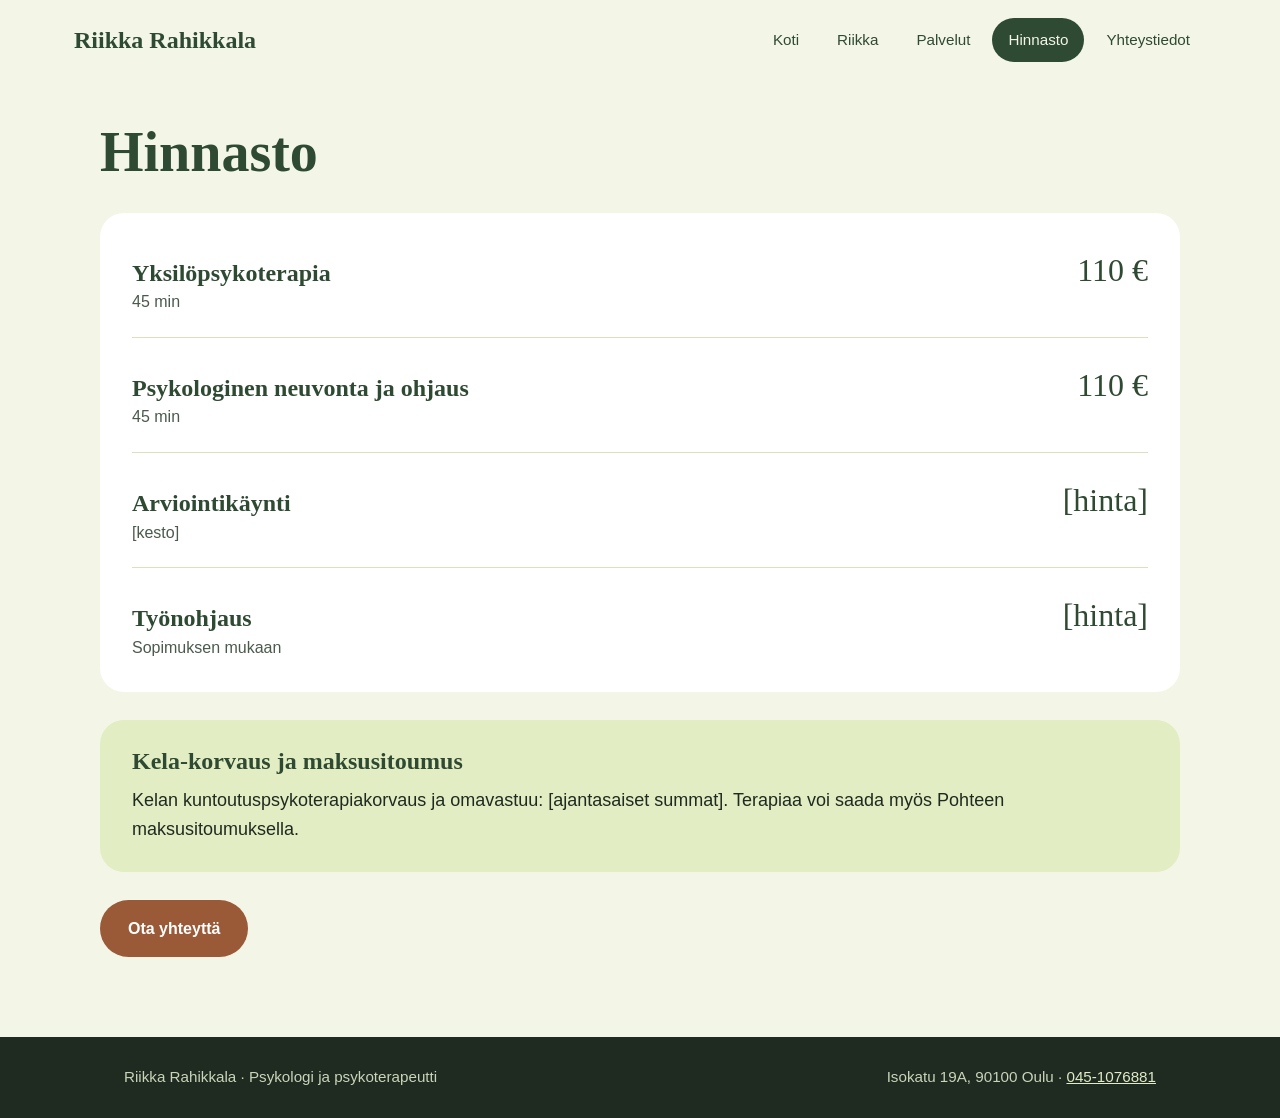
==== hinnasto/index.html @ 6160d8fe "Uusi sivusto: koti, riikka, palvelut, hinnasto, yhteystiedot Co-Authored-By: Claude Sonnet 5.5 <nore" ====
<!doctype html>
<html lang="fi">
<head>
<meta charset="utf-8">
<meta name="viewport" content="width=device-width, initial-scale=1">
<title>Hinnasto | Riikka Rahikkala</title>
<meta name="description" content="Psykoterapian sekä psykologisen neuvonnan ja ohjauksen hinnat: 110 € / 45 min.">
<link rel="canonical" href="https://ramirahikkala.github.io/riikka-rahikkala/hinnasto/">
<meta property="og:type" content="website">
<meta property="og:locale" content="fi_FI">
<meta property="og:title" content="Hinnasto | Riikka Rahikkala">
<meta property="og:description" content="Psykoterapian sekä psykologisen neuvonnan ja ohjauksen hinnat: 110 € / 45 min.">
<meta property="og:url" content="https://ramirahikkala.github.io/riikka-rahikkala/hinnasto/">
<meta name="theme-color" content="#2F4A32">
<link rel="stylesheet" href="../style.css">
</head>
<body>
<a class="skip" href="#sisalto">Siirry sisältöön</a>
<header class="hd">
<a class="logo" href="../">Riikka Rahikkala</a>
<nav class="nav" aria-label="Päävalikko"><a href="../">Koti</a><a href="../riikka/">Riikka</a><a href="../palvelut/">Palvelut</a><a href="../hinnasto/" aria-current="page">Hinnasto</a><a href="../yhteystiedot/">Yhteystiedot</a></nav>
</header>
<main id="sisalto">
<div class="wrap page">
<h1>Hinnasto</h1>
<section class="box" style="padding-top:10px;padding-bottom:10px">
<div class="price-row"><div><h2>Yksilöpsykoterapia</h2><p>45 min</p></div><span class="price">110 €</span></div>
<div class="price-row"><div><h2>Psykologinen neuvonta ja ohjaus</h2><p>45 min</p></div><span class="price">110 €</span></div>
<div class="price-row"><div><h2>Arviointikäynti</h2><p>[kesto]</p></div><span class="price">[hinta]</span></div>
<div class="price-row"><div><h2>Työnohjaus</h2><p>Sopimuksen mukaan</p></div><span class="price">[hinta]</span></div>
</section>
<section class="note">
<h2 style="font-size:1.5rem">Kela-korvaus ja maksusitoumus</h2>
<p>Kelan kuntoutuspsykoterapiakorvaus ja omavastuu: [ajantasaiset summat]. Terapiaa voi saada myös Pohteen maksusitoumuksella.</p>
</section>
<div class="btns"><a class="btn p" href="../yhteystiedot/">Ota yhteyttä</a></div>
</div>
</main>
<footer class="ft"><div class="wrap">
<span>Riikka Rahikkala · Psykologi ja psykoterapeutti</span>
<span>Isokatu 19A, 90100 Oulu · <a href="tel:+358451076881">045-1076881</a></span>
</div></footer>
<script src="../script.js"></script>
</body>
</html>
---- style.css ----
:root{--bg:#F3F6E6;--green:#2F4A32;--leaf:#E1EBC8;--sage:#E3EDC3;--clay:#9A5A38;--clay-d:#7F4A2E;--ink:#1F2A21;--muted:#4A5A4C;--dark:#1F2A21}
*{box-sizing:border-box}
html{-webkit-text-size-adjust:100%}
body{margin:0;font-family:"Segoe UI",Roboto,"Helvetica Neue",Arial,sans-serif;color:var(--ink);background:var(--bg);line-height:1.6;font-size:18px}
h1,h2,h3{font-family:Georgia,"Times New Roman",serif;color:var(--green);font-weight:600;margin:0;line-height:1.15}
h1{font-size:clamp(2.2rem,5vw,3.5rem)}
h2{font-size:clamp(1.6rem,3.2vw,2.3rem)}
h3{font-size:1.45rem}
a{color:var(--clay)}a:hover{color:var(--clay-d)}
:focus-visible{outline:3px solid var(--clay);outline-offset:2px}
.skip{position:absolute;left:-999px;top:8px;background:#fff;padding:8px 14px;border-radius:8px;z-index:10}
.skip:focus{left:8px}
.wrap{max-width:1080px;margin:0 auto;padding:0 24px}
.hd{display:flex;flex-wrap:wrap;align-items:center;justify-content:space-between;gap:12px 16px;padding:18px 24px;max-width:1180px;margin:0 auto}
.logo{font-family:Georgia,serif;font-size:1.5rem;font-weight:600;color:var(--green);text-decoration:none}
.nav{display:flex;flex-wrap:wrap;gap:6px}
.nav a{padding:10px 16px;border-radius:999px;color:var(--green);text-decoration:none;font-weight:500;font-size:.95rem}
.nav a:hover{background:var(--leaf);color:var(--green)}
.nav a[aria-current=page]{background:var(--green);color:var(--bg)}
.btn{display:inline-block;padding:14px 26px;border-radius:999px;font-weight:600;text-decoration:none;font-size:1rem;border:2px solid transparent}
.btn.p{background:var(--clay);color:#fff}.btn.p:hover{background:var(--clay-d);color:#fff}
.btn.s{border-color:var(--green);color:var(--green)}.btn.s:hover{background:var(--leaf);color:var(--green)}
.btn.l{background:var(--bg);color:var(--green)}.btn.l:hover{background:#fff;color:var(--green)}
.btns{display:flex;flex-wrap:wrap;gap:12px}
.hero{background:radial-gradient(ellipse at 15% 10%,#B9D88A 0%,transparent 55%),radial-gradient(ellipse at 85% 80%,#D4E6A5 0%,transparent 50%),var(--sage)}
.hero .wrap{padding-top:72px;padding-bottom:96px;display:flex;flex-direction:column;gap:24px;align-items:flex-start}
.eyebrow{margin:0;font-weight:600;letter-spacing:.08em;text-transform:uppercase;font-size:.85rem;color:#3F5A2C}
.lead{margin:0;font-size:1.25rem;max-width:36rem}
.chips{display:flex;flex-wrap:wrap;gap:10px;padding:0;margin:8px 0 0;list-style:none}
.chips li{background:#fff;border-radius:999px;padding:6px 16px;font-size:.95rem}
.section{padding:64px 0}
.grid3{display:grid;grid-template-columns:repeat(3,minmax(0,1fr));gap:24px}
.card{background:#fff;border-radius:22px;padding:28px;display:flex;flex-direction:column;gap:10px}
.card p{margin:0}
.split{display:flex;flex-wrap:wrap;gap:40px;align-items:center}
.ph{flex:1 1 300px;min-height:280px;border-radius:26px;background:linear-gradient(135deg,#9CC46B,#D4E6A5)}
.cta{background:var(--green);color:var(--bg);padding:56px 0}
.cta h2{color:var(--bg)}.cta p{margin:10px 0 0;color:var(--leaf)}
.cta .wrap{display:flex;flex-wrap:wrap;gap:24px;align-items:center;justify-content:space-between}
.page{padding:40px 0 80px;display:flex;flex-direction:column;gap:28px}
.box{background:#fff;border-radius:24px;padding:32px}
.three{display:grid;grid-template-columns:repeat(3,minmax(0,1fr));gap:16px}
.three>div{background:var(--bg);border-radius:16px;padding:18px}
.steps{list-style:none;padding:0;margin:0;display:flex;flex-direction:column;gap:18px;counter-reset:s}
.steps li{display:flex;gap:16px;align-items:flex-start;counter-increment:s}
.steps li::before{content:counter(s);flex:none;width:40px;height:40px;border-radius:50%;background:var(--green);color:var(--bg);display:flex;align-items:center;justify-content:center;font-weight:600}
.stats{display:grid;grid-template-columns:repeat(3,minmax(0,1fr));gap:20px}
.stats .big{font-family:Georgia,serif;font-size:2.4rem;color:var(--green);margin:0;line-height:1.1}
.price-row{display:flex;flex-wrap:wrap;align-items:baseline;justify-content:space-between;gap:6px 24px;padding:22px 0;border-bottom:1px solid #D8E3BC}
.price-row:last-child{border-bottom:0}
.price-row h2{font-size:1.5rem}.price-row p{margin:2px 0 0;color:var(--muted);font-size:1rem}
.price{font-family:Georgia,serif;font-size:2rem;color:var(--green);white-space:nowrap}
.note{background:var(--sage);border-radius:24px;padding:28px 32px}
.note p{margin:10px 0 0}
.contact dt{font-size:.85rem;font-weight:600;letter-spacing:.08em;text-transform:uppercase;color:#3F5A2C;margin-top:20px}
.contact dt:first-child{margin-top:0}
.contact dd{margin:4px 0 0;font-size:1.5rem}
.contact a{color:var(--ink)}.contact a:hover{color:var(--clay)}
.ft{background:var(--dark);color:#C9D4B8;padding:28px 0;font-size:.95rem}
.ft .wrap{display:flex;flex-wrap:wrap;gap:12px 40px;justify-content:space-between}
.ft a{color:var(--leaf)}.ft a:hover{color:#fff}
@media(max-width:760px){body{font-size:17px}.grid3,.three,.stats{grid-template-columns:1fr}.hero .wrap{padding-top:48px;padding-bottom:56px}.section{padding:44px 0}.box{padding:24px}.hd{padding:14px 16px}.wrap{padding:0 16px}}
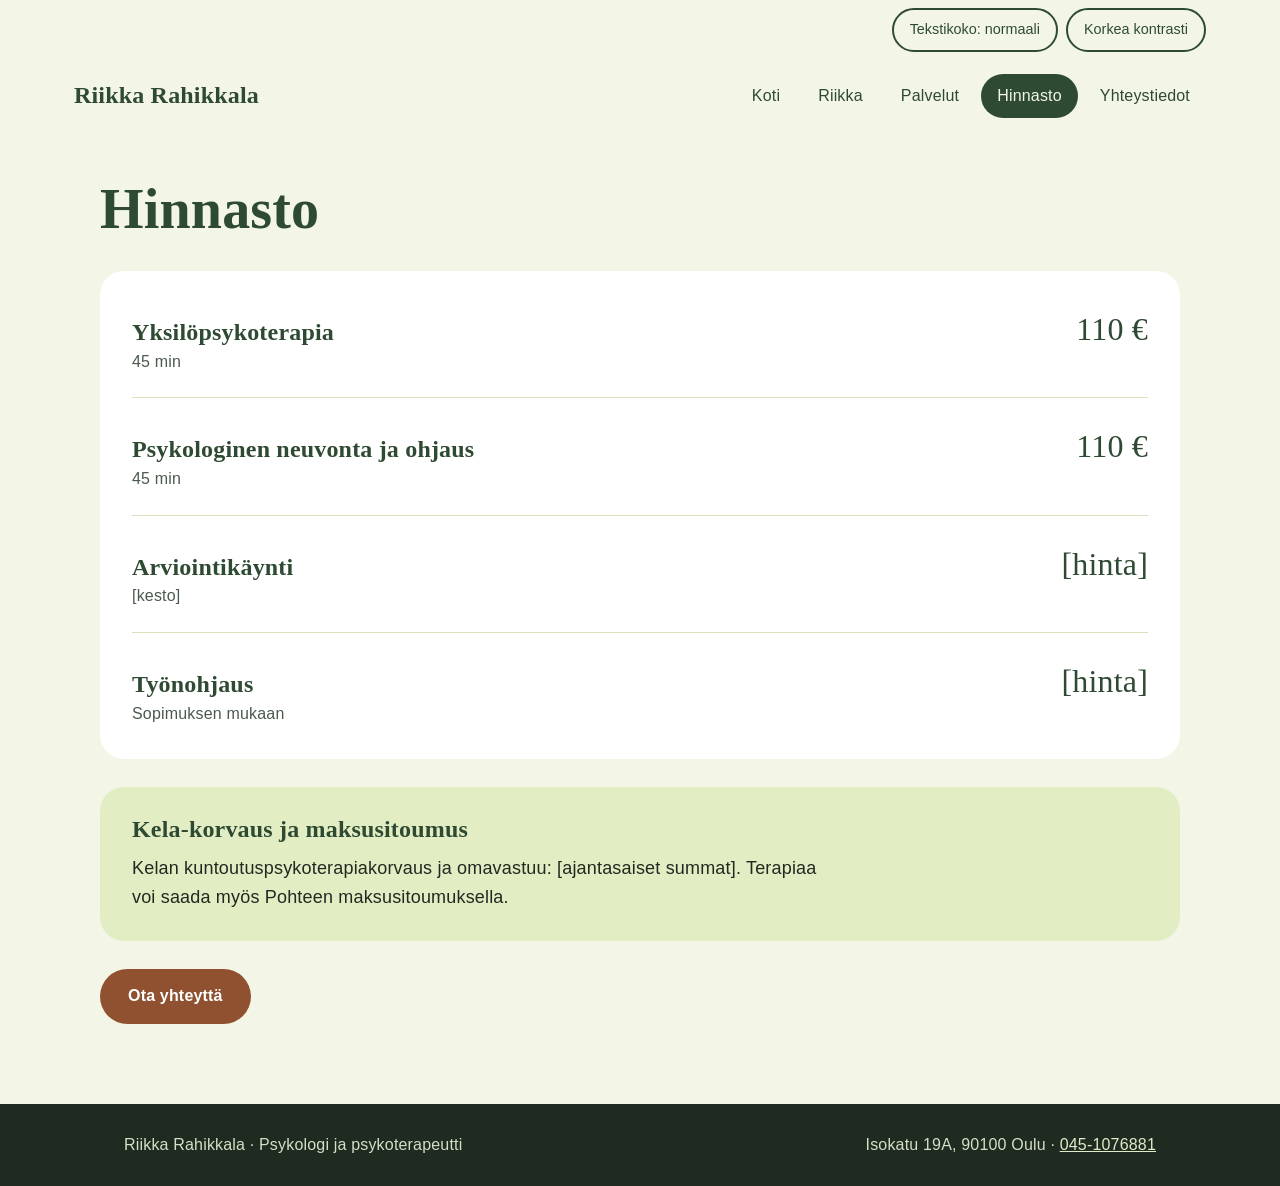
==== commit 3baf943d: "Saavutettavuus: tekstikoko- ja kontrastiasetukset, tumma tila, isommat kosketusalueet Co-Authored-By" ====
--- a/hinnasto/index.html
+++ b/hinnasto/index.html
@@ -11,6 +11,7 @@
 <meta property="og:title" content="Hinnasto | Riikka Rahikkala">
 <meta property="og:description" content="Psykoterapian sekä psykologisen neuvonnan ja ohjauksen hinnat: 110 € / 45 min.">
 <meta property="og:url" content="https://ramirahikkala.github.io/riikka-rahikkala/hinnasto/">
+<meta name="color-scheme" content="light dark">
 <meta name="theme-color" content="#2F4A32">
 <link rel="stylesheet" href="../style.css">
 </head>
--- a/style.css
+++ b/style.css
@@ -1,44 +1,53 @@
-:root{--bg:#F3F6E6;--green:#2F4A32;--leaf:#E1EBC8;--sage:#E3EDC3;--clay:#9A5A38;--clay-d:#7F4A2E;--ink:#1F2A21;--muted:#4A5A4C;--dark:#1F2A21}
+:root{color-scheme:light dark;--bg:#F3F6E6;--card:#fff;--green:#2F4A32;--leaf:#E1EBC8;--sage:#E3EDC3;--clay:#8F5130;--clay-d:#6F3E24;--ink:#1F2A21;--muted:#4A5A4C;--dark:#1F2A21;--btn:#8F5130;--btn-h:#6F3E24;--on-btn:#fff;--cta:#2F4A32;--cta-fg:#F3F6E6;--eyebrow:#3F5A2C;--line:#D8E3BC;--hero:radial-gradient(ellipse at 15% 10%,#B9D88A 0%,transparent 55%),radial-gradient(ellipse at 85% 80%,#D4E6A5 0%,transparent 50%),#E3EDC3}
+@media(prefers-color-scheme:dark){:root{--bg:#121A15;--card:#1C2820;--green:#BFD8A0;--leaf:#2B3A2D;--sage:#1E2B21;--clay:#E0A27E;--clay-d:#F0BE9F;--ink:#E8EEDD;--muted:#B5C2B0;--dark:#0B110D;--btn:#E0A27E;--btn-h:#F0BE9F;--on-btn:#1A1008;--cta:#1E2B21;--cta-fg:#F3F6E6;--eyebrow:#BFD8A0;--line:#2B3A2D;--hero:radial-gradient(ellipse at 15% 10%,#2C4A2A 0%,transparent 55%),#16221A}}
 *{box-sizing:border-box}
-html{-webkit-text-size-adjust:100%}
-body{margin:0;font-family:"Segoe UI",Roboto,"Helvetica Neue",Arial,sans-serif;color:var(--ink);background:var(--bg);line-height:1.6;font-size:18px}
-h1,h2,h3{font-family:Georgia,"Times New Roman",serif;color:var(--green);font-weight:600;margin:0;line-height:1.15}
+html{-webkit-text-size-adjust:100%;font-size:100%}
+body{margin:0;font-family:"Segoe UI",Roboto,"Helvetica Neue",Arial,sans-serif;color:var(--ink);background:var(--bg);line-height:1.65;font-size:1.125rem;letter-spacing:.01em}
+h1,h2,h3{font-family:Georgia,"Times New Roman",serif;color:var(--green);font-weight:600;margin:0;line-height:1.2}
 h1{font-size:clamp(2.2rem,5vw,3.5rem)}
 h2{font-size:clamp(1.6rem,3.2vw,2.3rem)}
 h3{font-size:1.45rem}
+p{max-width:44rem}
 a{color:var(--clay)}a:hover{color:var(--clay-d)}
-:focus-visible{outline:3px solid var(--clay);outline-offset:2px}
-.skip{position:absolute;left:-999px;top:8px;background:#fff;padding:8px 14px;border-radius:8px;z-index:10}
+main a:not(.btn){text-decoration:underline;text-underline-offset:.2em;text-decoration-thickness:.08em}
+:focus-visible{outline:3px solid var(--clay);outline-offset:3px;border-radius:4px}
+.cta :focus-visible,.ft :focus-visible{outline-color:#fff}
+.skip{position:absolute;left:-999px;top:8px;background:#fff;color:#000;padding:12px 18px;border-radius:8px;z-index:10;font-weight:600}
 .skip:focus{left:8px}
+.sr{position:absolute;width:1px;height:1px;overflow:hidden;clip:rect(0 0 0 0);white-space:nowrap}
 .wrap{max-width:1080px;margin:0 auto;padding:0 24px}
-.hd{display:flex;flex-wrap:wrap;align-items:center;justify-content:space-between;gap:12px 16px;padding:18px 24px;max-width:1180px;margin:0 auto}
+.a11y{display:flex;flex-wrap:wrap;gap:8px;justify-content:flex-end;padding:8px 24px;max-width:1180px;margin:0 auto;font-size:.9rem}
+.a11y button{font:inherit;min-height:44px;padding:8px 16px;border-radius:999px;border:2px solid var(--green);background:transparent;color:var(--green);cursor:pointer}
+.a11y button:hover{background:var(--leaf)}
+.a11y button[aria-pressed=true]{background:var(--green);color:var(--bg)}
+.hd{display:flex;flex-wrap:wrap;align-items:center;justify-content:space-between;gap:12px 16px;padding:14px 24px 18px;max-width:1180px;margin:0 auto}
 .logo{font-family:Georgia,serif;font-size:1.5rem;font-weight:600;color:var(--green);text-decoration:none}
 .nav{display:flex;flex-wrap:wrap;gap:6px}
-.nav a{padding:10px 16px;border-radius:999px;color:var(--green);text-decoration:none;font-weight:500;font-size:.95rem}
+.nav a{display:inline-flex;align-items:center;min-height:44px;padding:8px 16px;border-radius:999px;color:var(--green);text-decoration:none;font-weight:500;font-size:1rem}
 .nav a:hover{background:var(--leaf);color:var(--green)}
 .nav a[aria-current=page]{background:var(--green);color:var(--bg)}
-.btn{display:inline-block;padding:14px 26px;border-radius:999px;font-weight:600;text-decoration:none;font-size:1rem;border:2px solid transparent}
-.btn.p{background:var(--clay);color:#fff}.btn.p:hover{background:var(--clay-d);color:#fff}
+.btn{display:inline-flex;align-items:center;min-height:48px;padding:12px 26px;border-radius:999px;font-weight:600;text-decoration:none;font-size:1rem;border:2px solid transparent}
+.btn.p{background:var(--btn);color:var(--on-btn)}.btn.p:hover{background:var(--btn-h);color:var(--on-btn)}
 .btn.s{border-color:var(--green);color:var(--green)}.btn.s:hover{background:var(--leaf);color:var(--green)}
-.btn.l{background:var(--bg);color:var(--green)}.btn.l:hover{background:#fff;color:var(--green)}
+.btn.l{background:var(--cta-fg);color:var(--cta)}.btn.l:hover{background:#fff;color:var(--cta)}
 .btns{display:flex;flex-wrap:wrap;gap:12px}
-.hero{background:radial-gradient(ellipse at 15% 10%,#B9D88A 0%,transparent 55%),radial-gradient(ellipse at 85% 80%,#D4E6A5 0%,transparent 50%),var(--sage)}
+.hero{background:var(--hero)}
 .hero .wrap{padding-top:72px;padding-bottom:96px;display:flex;flex-direction:column;gap:24px;align-items:flex-start}
-.eyebrow{margin:0;font-weight:600;letter-spacing:.08em;text-transform:uppercase;font-size:.85rem;color:#3F5A2C}
+.eyebrow{margin:0;font-weight:600;letter-spacing:.08em;text-transform:uppercase;font-size:.9rem;color:var(--eyebrow)}
 .lead{margin:0;font-size:1.25rem;max-width:36rem}
 .chips{display:flex;flex-wrap:wrap;gap:10px;padding:0;margin:8px 0 0;list-style:none}
-.chips li{background:#fff;border-radius:999px;padding:6px 16px;font-size:.95rem}
+.chips li{background:var(--card);border-radius:999px;padding:6px 16px;font-size:1rem}
 .section{padding:64px 0}
 .grid3{display:grid;grid-template-columns:repeat(3,minmax(0,1fr));gap:24px}
-.card{background:#fff;border-radius:22px;padding:28px;display:flex;flex-direction:column;gap:10px}
+.card{background:var(--card);border-radius:22px;padding:28px;display:flex;flex-direction:column;gap:10px}
 .card p{margin:0}
 .split{display:flex;flex-wrap:wrap;gap:40px;align-items:center}
 .ph{flex:1 1 300px;min-height:280px;border-radius:26px;background:linear-gradient(135deg,#9CC46B,#D4E6A5)}
-.cta{background:var(--green);color:var(--bg);padding:56px 0}
-.cta h2{color:var(--bg)}.cta p{margin:10px 0 0;color:var(--leaf)}
+.cta{background:var(--cta);color:var(--cta-fg);padding:56px 0}
+.cta h2{color:var(--cta-fg)}.cta p{margin:10px 0 0;color:#DCE8C4}
 .cta .wrap{display:flex;flex-wrap:wrap;gap:24px;align-items:center;justify-content:space-between}
 .page{padding:40px 0 80px;display:flex;flex-direction:column;gap:28px}
-.box{background:#fff;border-radius:24px;padding:32px}
+.box{background:var(--card);border-radius:24px;padding:32px}
 .three{display:grid;grid-template-columns:repeat(3,minmax(0,1fr));gap:16px}
 .three>div{background:var(--bg);border-radius:16px;padding:18px}
 .steps{list-style:none;padding:0;margin:0;display:flex;flex-direction:column;gap:18px;counter-reset:s}
@@ -46,17 +55,27 @@
 .steps li::before{content:counter(s);flex:none;width:40px;height:40px;border-radius:50%;background:var(--green);color:var(--bg);display:flex;align-items:center;justify-content:center;font-weight:600}
 .stats{display:grid;grid-template-columns:repeat(3,minmax(0,1fr));gap:20px}
 .stats .big{font-family:Georgia,serif;font-size:2.4rem;color:var(--green);margin:0;line-height:1.1}
-.price-row{display:flex;flex-wrap:wrap;align-items:baseline;justify-content:space-between;gap:6px 24px;padding:22px 0;border-bottom:1px solid #D8E3BC}
+.price-row{display:flex;flex-wrap:wrap;align-items:baseline;justify-content:space-between;gap:6px 24px;padding:22px 0;border-bottom:1px solid var(--line)}
 .price-row:last-child{border-bottom:0}
 .price-row h2{font-size:1.5rem}.price-row p{margin:2px 0 0;color:var(--muted);font-size:1rem}
 .price{font-family:Georgia,serif;font-size:2rem;color:var(--green);white-space:nowrap}
 .note{background:var(--sage);border-radius:24px;padding:28px 32px}
 .note p{margin:10px 0 0}
-.contact dt{font-size:.85rem;font-weight:600;letter-spacing:.08em;text-transform:uppercase;color:#3F5A2C;margin-top:20px}
+.contact dt{font-size:.9rem;font-weight:600;letter-spacing:.08em;text-transform:uppercase;color:var(--eyebrow);margin-top:20px}
 .contact dt:first-child{margin-top:0}
-.contact dd{margin:4px 0 0;font-size:1.5rem}
+.contact dd{margin:4px 0 0;font-size:1.5rem;overflow-wrap:anywhere}
 .contact a{color:var(--ink)}.contact a:hover{color:var(--clay)}
-.ft{background:var(--dark);color:#C9D4B8;padding:28px 0;font-size:.95rem}
+.ft{background:var(--dark);color:#D5DFC6;padding:28px 0;font-size:1rem}
 .ft .wrap{display:flex;flex-wrap:wrap;gap:12px 40px;justify-content:space-between}
-.ft a{color:var(--leaf)}.ft a:hover{color:#fff}
-@media(max-width:760px){body{font-size:17px}.grid3,.three,.stats{grid-template-columns:1fr}.hero .wrap{padding-top:48px;padding-bottom:56px}.section{padding:44px 0}.box{padding:24px}.hd{padding:14px 16px}.wrap{padding:0 16px}}
+.ft a{color:#E1EBC8}.ft a:hover{color:#fff}
+@media(max-width:760px){body{font-size:1.0625rem}.grid3,.three,.stats{grid-template-columns:1fr}.hero .wrap{padding-top:48px;padding-bottom:56px}.section{padding:44px 0}.box{padding:24px}.hd,.a11y{padding-left:16px;padding-right:16px}.wrap{padding:0 16px}}
+@media(prefers-reduced-motion:reduce){*{scroll-behavior:auto!important;transition:none!important;animation:none!important}}
+@media(prefers-contrast:more){:root{--muted:var(--ink)}.card,.box,.note,.chips li{border:2px solid currentColor}}
+@media print{.a11y,.skip,.nav,.hero{display:none}body{background:#fff;color:#000}}
+/* Käyttäjän valitsema korkea kontrasti */
+:root[data-contrast=high]{color-scheme:light;--bg:#fff;--card:#fff;--ink:#000;--muted:#000;--green:#000;--clay:#5A2A0A;--clay-d:#000;--sage:#fff;--leaf:#e3e3e3;--btn:#000;--btn-h:#333;--on-btn:#fff;--cta:#000;--cta-fg:#fff;--dark:#000;--eyebrow:#000;--line:#000;--hero:#fff}
+:root[data-contrast=high] .card,:root[data-contrast=high] .box,:root[data-contrast=high] .note,:root[data-contrast=high] .chips li,:root[data-contrast=high] .three>div{border:2px solid #000}
+:root[data-contrast=high] .ph{display:none}
+:root[data-contrast=high] a{text-decoration:underline}
+:root[data-contrast=high] .btn.l{border-color:#fff}
+:root[data-contrast=high] .cta p,:root[data-contrast=high] .ft{color:#fff}
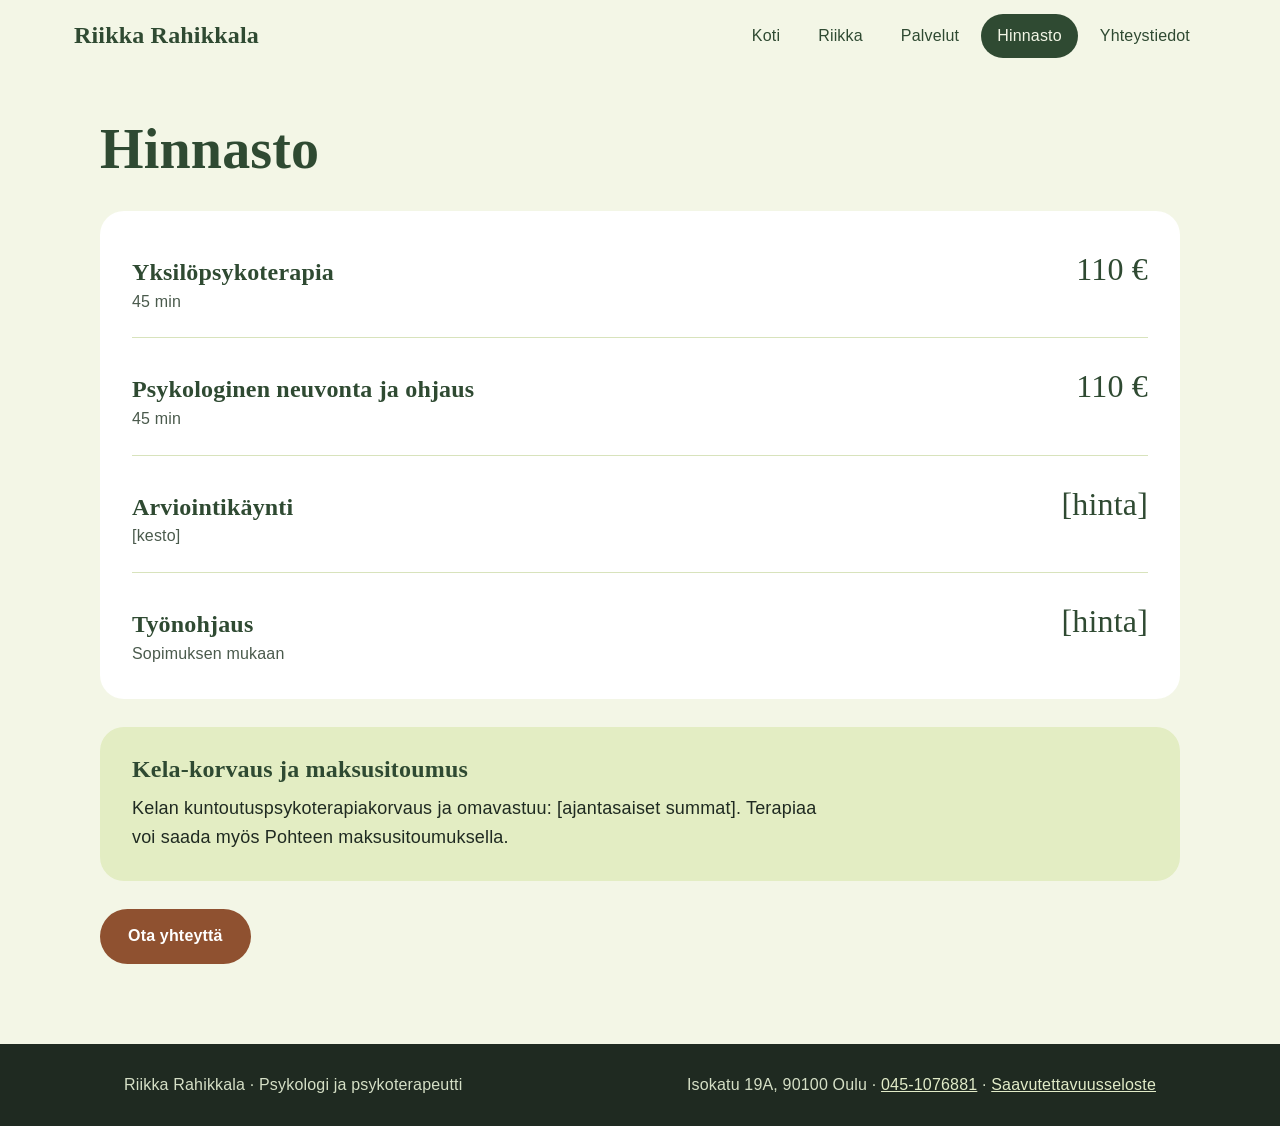
==== commit 8e85a00a: "Lisää saavutettavuusseloste Co-Authored-By: Claude Sonnet 5.5 <noreply@anthropic.com> Claude-Session" ====
--- a/hinnasto/index.html
+++ b/hinnasto/index.html
@@ -39,7 +39,7 @@
 </main>
 <footer class="ft"><div class="wrap">
 <span>Riikka Rahikkala · Psykologi ja psykoterapeutti</span>
-<span>Isokatu 19A, 90100 Oulu · <a href="tel:+358451076881">045-1076881</a></span>
+<span>Isokatu 19A, 90100 Oulu · <a href="tel:+358451076881">045-1076881</a> · <a href="../saavutettavuus/">Saavutettavuusseloste</a></span>
 </div></footer>
 <script src="../script.js"></script>
 </body>
--- a/style.css
+++ b/style.css
@@ -1,13 +1,12 @@
-:root{color-scheme:light dark;--bg:#F3F6E6;--card:#fff;--green:#2F4A32;--leaf:#E1EBC8;--sage:#E3EDC3;--clay:#8F5130;--clay-d:#6F3E24;--ink:#1F2A21;--muted:#4A5A4C;--dark:#1F2A21;--btn:#8F5130;--btn-h:#6F3E24;--on-btn:#fff;--cta:#2F4A32;--cta-fg:#F3F6E6;--eyebrow:#3F5A2C;--line:#D8E3BC;--hero:radial-gradient(ellipse at 15% 10%,#B9D88A 0%,transparent 55%),radial-gradient(ellipse at 85% 80%,#D4E6A5 0%,transparent 50%),#E3EDC3}
-@media(prefers-color-scheme:dark){:root{--bg:#121A15;--card:#1C2820;--green:#BFD8A0;--leaf:#2B3A2D;--sage:#1E2B21;--clay:#E0A27E;--clay-d:#F0BE9F;--ink:#E8EEDD;--muted:#B5C2B0;--dark:#0B110D;--btn:#E0A27E;--btn-h:#F0BE9F;--on-btn:#1A1008;--cta:#1E2B21;--cta-fg:#F3F6E6;--eyebrow:#BFD8A0;--line:#2B3A2D;--hero:radial-gradient(ellipse at 15% 10%,#2C4A2A 0%,transparent 55%),#16221A}}
+:root{color-scheme:light;--bg:#F3F6E6;--card:#fff;--green:#2F4A32;--leaf:#E1EBC8;--sage:#E3EDC3;--clay:#8F5130;--clay-d:#6F3E24;--ink:#1F2A21;--muted:#4A5A4C;--dark:#1F2A21;--btn:#8F5130;--btn-h:#6F3E24;--on-btn:#fff;--cta:#2F4A32;--cta-fg:#F3F6E6;--eyebrow:#3F5A2C;--line:#D8E3BC;--hero:radial-gradient(ellipse at 15% 10%,#B9D88A 0%,transparent 55%),radial-gradient(ellipse at 85% 80%,#D4E6A5 0%,transparent 50%),#E3EDC3}
 *{box-sizing:border-box}
 html{-webkit-text-size-adjust:100%;font-size:100%}
 body{margin:0;font-family:"Segoe UI",Roboto,"Helvetica Neue",Arial,sans-serif;color:var(--ink);background:var(--bg);line-height:1.65;font-size:1.125rem;letter-spacing:.01em}
-h1,h2,h3{font-family:Georgia,"Times New Roman",serif;color:var(--green);font-weight:600;margin:0;line-height:1.2}
-h1{font-size:clamp(2.2rem,5vw,3.5rem)}
+h1,h2,h3{overflow-wrap:break-word;hyphens:auto;font-family:Georgia,"Times New Roman",serif;color:var(--green);font-weight:600;margin:0;line-height:1.2}
+h1{font-size:clamp(1.85rem,6.5vw,3.5rem)}
 h2{font-size:clamp(1.6rem,3.2vw,2.3rem)}
 h3{font-size:1.45rem}
-p{max-width:44rem}
+p{max-width:44rem;overflow-wrap:break-word;hyphens:auto}
 a{color:var(--clay)}a:hover{color:var(--clay-d)}
 main a:not(.btn){text-decoration:underline;text-underline-offset:.2em;text-decoration-thickness:.08em}
 :focus-visible{outline:3px solid var(--clay);outline-offset:3px;border-radius:4px}
@@ -16,10 +15,6 @@
 .skip:focus{left:8px}
 .sr{position:absolute;width:1px;height:1px;overflow:hidden;clip:rect(0 0 0 0);white-space:nowrap}
 .wrap{max-width:1080px;margin:0 auto;padding:0 24px}
-.a11y{display:flex;flex-wrap:wrap;gap:8px;justify-content:flex-end;padding:8px 24px;max-width:1180px;margin:0 auto;font-size:.9rem}
-.a11y button{font:inherit;min-height:44px;padding:8px 16px;border-radius:999px;border:2px solid var(--green);background:transparent;color:var(--green);cursor:pointer}
-.a11y button:hover{background:var(--leaf)}
-.a11y button[aria-pressed=true]{background:var(--green);color:var(--bg)}
 .hd{display:flex;flex-wrap:wrap;align-items:center;justify-content:space-between;gap:12px 16px;padding:14px 24px 18px;max-width:1180px;margin:0 auto}
 .logo{font-family:Georgia,serif;font-size:1.5rem;font-weight:600;color:var(--green);text-decoration:none}
 .nav{display:flex;flex-wrap:wrap;gap:6px}
@@ -32,11 +27,12 @@
 .btn.l{background:var(--cta-fg);color:var(--cta)}.btn.l:hover{background:#fff;color:var(--cta)}
 .btns{display:flex;flex-wrap:wrap;gap:12px}
 .hero{background:var(--hero)}
-.hero .wrap{padding-top:72px;padding-bottom:96px;display:flex;flex-direction:column;gap:24px;align-items:flex-start}
+.hero .wrap{padding-top:72px;padding-bottom:80px;display:flex;flex-direction:column;gap:24px;align-items:flex-start}
+.hero .btns{margin-top:12px}
 .eyebrow{margin:0;font-weight:600;letter-spacing:.08em;text-transform:uppercase;font-size:.9rem;color:var(--eyebrow)}
 .lead{margin:0;font-size:1.25rem;max-width:36rem}
-.chips{display:flex;flex-wrap:wrap;gap:10px;padding:0;margin:8px 0 0;list-style:none}
-.chips li{background:var(--card);border-radius:999px;padding:6px 16px;font-size:1rem}
+.chips{display:flex;flex-wrap:wrap;gap:6px 24px;padding:20px 0 0;margin:16px 0 0;list-style:none;border-top:1px solid rgba(47,74,50,.25);font-size:.95rem;color:var(--muted)}
+.chips li::before{content:"✓ ";color:var(--green);font-weight:700}
 .section{padding:64px 0}
 .grid3{display:grid;grid-template-columns:repeat(3,minmax(0,1fr));gap:24px}
 .card{background:var(--card);border-radius:22px;padding:28px;display:flex;flex-direction:column;gap:10px}
@@ -68,14 +64,31 @@
 .ft{background:var(--dark);color:#D5DFC6;padding:28px 0;font-size:1rem}
 .ft .wrap{display:flex;flex-wrap:wrap;gap:12px 40px;justify-content:space-between}
 .ft a{color:#E1EBC8}.ft a:hover{color:#fff}
-@media(max-width:760px){body{font-size:1.0625rem}.grid3,.three,.stats{grid-template-columns:1fr}.hero .wrap{padding-top:48px;padding-bottom:56px}.section{padding:44px 0}.box{padding:24px}.hd,.a11y{padding-left:16px;padding-right:16px}.wrap{padding:0 16px}}
+@media(max-width:760px){
+body{font-size:1.0625rem}
+.grid3,.three,.stats{grid-template-columns:1fr}
+.hero .wrap{padding-top:40px;padding-bottom:48px;gap:20px}
+.hero .btns{flex-direction:column;align-items:stretch;width:100%;gap:14px;margin-top:8px}
+.btns{flex-direction:column;align-items:stretch}
+.btn{justify-content:center;text-align:center}
+.chips{flex-direction:column;gap:6px;margin-top:20px}
+.section{padding:48px 0}
+.box{padding:22px}
+.note{padding:22px}
+.page{padding:24px 0 56px;gap:24px}
+.hd,.hd{gap:8px;padding-bottom:12px}
+.nav{gap:4px;margin:0 -8px}
+.nav a{padding:8px 12px;font-size:.95rem}
+.wrap{padding-left:16px;padding-right:16px}
+.split{gap:28px}
+.cta{padding:44px 0}
+.cta .wrap{flex-direction:column;align-items:stretch}
+.price-row{flex-wrap:nowrap;align-items:center;gap:16px;padding:18px 0}
+.price-row h2{font-size:1.2rem}
+.price{font-size:1.5rem}
+.card{padding:22px}
+.ft .wrap{flex-direction:column}
+}
 @media(prefers-reduced-motion:reduce){*{scroll-behavior:auto!important;transition:none!important;animation:none!important}}
 @media(prefers-contrast:more){:root{--muted:var(--ink)}.card,.box,.note,.chips li{border:2px solid currentColor}}
-@media print{.a11y,.skip,.nav,.hero{display:none}body{background:#fff;color:#000}}
-/* Käyttäjän valitsema korkea kontrasti */
-:root[data-contrast=high]{color-scheme:light;--bg:#fff;--card:#fff;--ink:#000;--muted:#000;--green:#000;--clay:#5A2A0A;--clay-d:#000;--sage:#fff;--leaf:#e3e3e3;--btn:#000;--btn-h:#333;--on-btn:#fff;--cta:#000;--cta-fg:#fff;--dark:#000;--eyebrow:#000;--line:#000;--hero:#fff}
-:root[data-contrast=high] .card,:root[data-contrast=high] .box,:root[data-contrast=high] .note,:root[data-contrast=high] .chips li,:root[data-contrast=high] .three>div{border:2px solid #000}
-:root[data-contrast=high] .ph{display:none}
-:root[data-contrast=high] a{text-decoration:underline}
-:root[data-contrast=high] .btn.l{border-color:#fff}
-:root[data-contrast=high] .cta p,:root[data-contrast=high] .ft{color:#fff}
+@media print{
